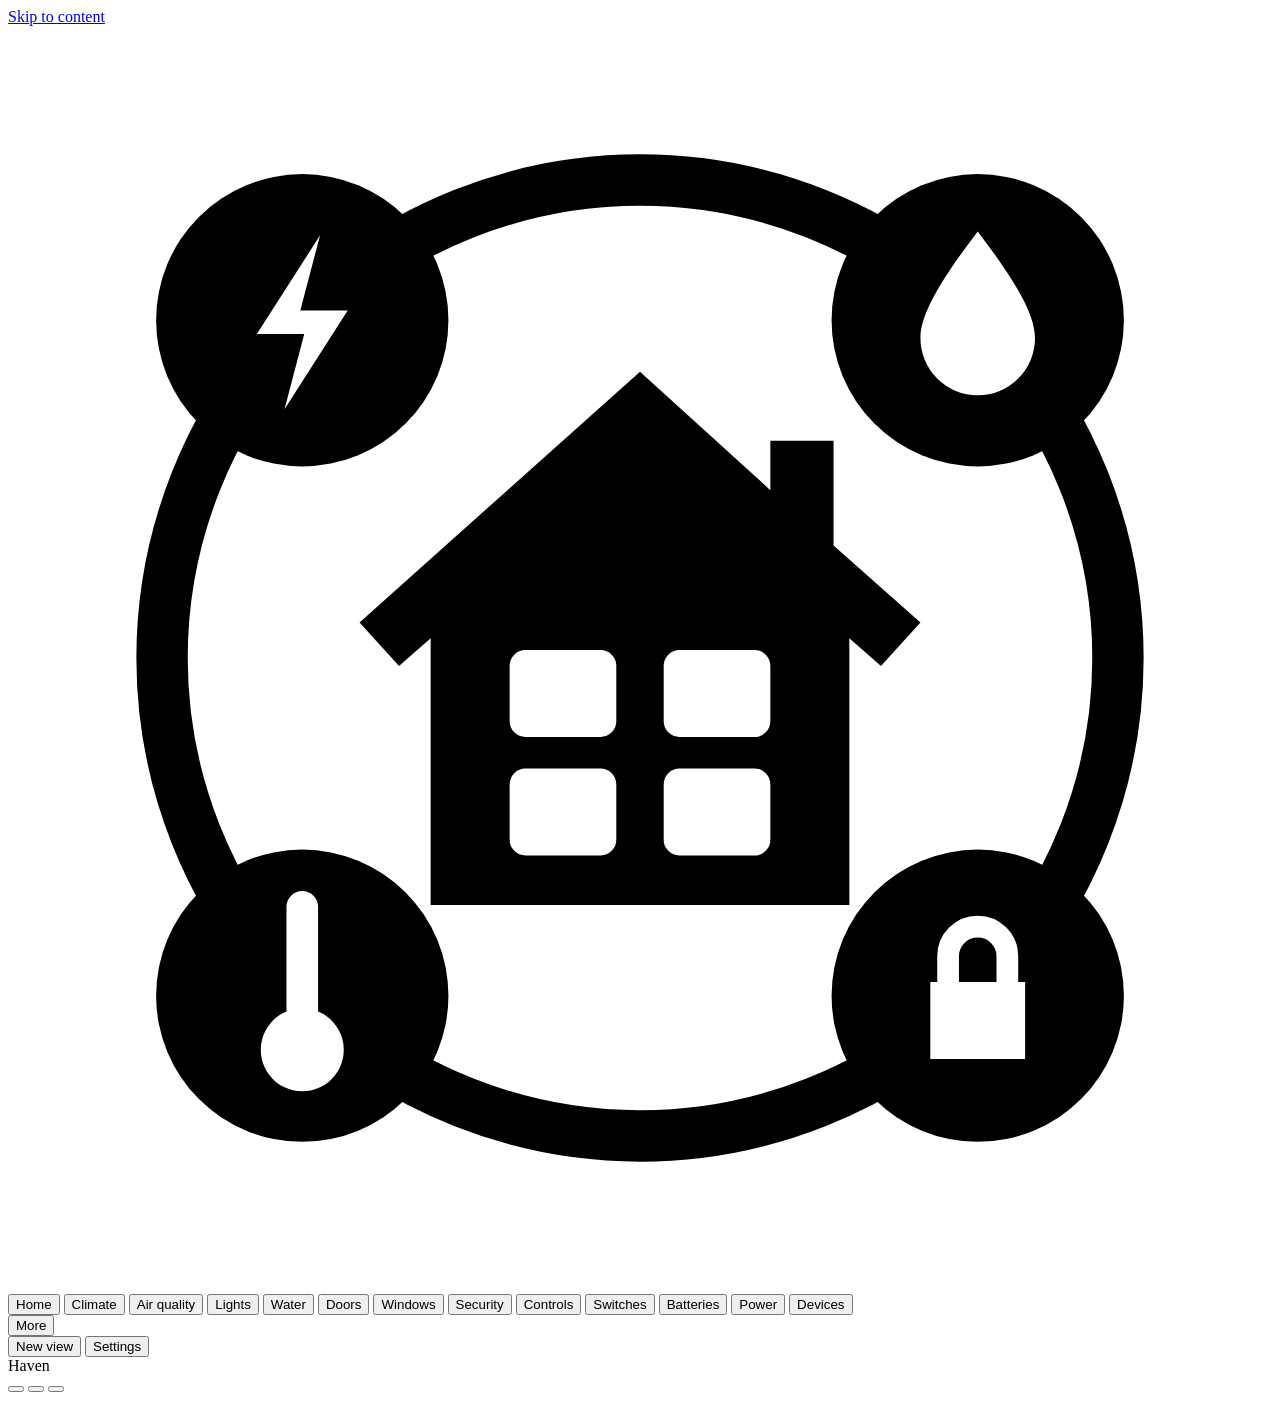
==== custom_components/haven/frontend/index.html @ 2da6085c "Haven 2026.11.17.10 Built from https://github.com/ryanbyte1701/haven/commit/ce5c0f74642683ef22f7e722" ====
<!doctype html>
<html lang="en" data-seed="ocean" data-mode="dark">
<head>
<meta charset="utf-8">
<meta name="viewport" content="width=device-width, initial-scale=1, viewport-fit=cover">
<meta name="theme-color" content="#111418">
<title>Haven</title>
<link rel="icon" href="/haven_static/favicon.svg?v=2026.11.17.10" type="image/svg+xml">
<link rel="apple-touch-icon" href="/haven_static/apple-touch-icon.png?v=2026.11.17.10">
<meta http-equiv="Content-Security-Policy" content="default-src 'self'; script-src 'self'; style-src 'self' 'unsafe-inline'; img-src 'self' data: blob:; connect-src 'self' ws: wss:; object-src 'none'; base-uri 'self'">
<script src="/haven_panel/hacs-shim.js?v=2026.11.17.10"></script>
<script src="/haven_static/theme-init.js?v=2026.11.17.10"></script>
<link rel="stylesheet" href="/haven_static/theme.css?v=2026.11.17.10">
<link rel="stylesheet" href="/haven_static/style.css?v=2026.11.17.10">
<link rel="stylesheet" href="/haven_static/automations.css?v=2026.11.17.10">
<link rel="stylesheet" href="/haven_static/accounts.css?v=2026.11.17.10">
<script src="/haven_static/icons.js?v=2026.11.17.10"></script>
<link rel="stylesheet" href="/haven_panel/hacs.css?v=2026.11.17.10">
</head>
<body>
<a class="skip-link" href="#rooms">Skip to content</a>
<nav class="rail" id="nav" aria-label="Main">
  <div class="rail-logo" title="Haven"><svg class="haven-logo" viewBox="0 0 64 64" aria-hidden="true" xmlns="http://www.w3.org/2000/svg"><circle cx="32" cy="32" r="24.2" fill="none" stroke="currentColor" stroke-width="2.6"/><path fill="currentColor" d="M32 17.5 17.8 30.2l2 2.2 1.6-1.4V44.5h21.2V31l1.6 1.4 2-2.2-4.4-3.9V21h-3.2v2.5z"/><g fill="var(--logo-bg,#fff)"><rect x="25.4" y="31.6" width="5.4" height="4.4" rx=".8"/><rect x="33.2" y="31.6" width="5.4" height="4.4" rx=".8"/><rect x="25.4" y="37.6" width="5.4" height="4.4" rx=".8"/><rect x="33.2" y="37.6" width="5.4" height="4.4" rx=".8"/></g><circle cx="14.9" cy="14.9" r="7.4" fill="currentColor"/><g fill="var(--logo-bg,#fff)"><path d="M15.8 10.6 12.6 15.6h2.4l-1 3.8 3.2-5h-2.4z"/></g><circle cx="49.1" cy="14.9" r="7.4" fill="currentColor"/><g fill="var(--logo-bg,#fff)"><path d="M49.1 10.4c-1.9 2.5-2.9 4.2-2.9 5.4a2.9 2.9 0 0 0 5.8 0c0-1.2-1-2.9-2.9-5.4z"/></g><circle cx="14.9" cy="49.1" r="7.4" fill="currentColor"/><g fill="var(--logo-bg,#fff)"><path d="M14.1 44.6a.8.8 0 0 1 1.6 0v5.3a2.1 2.1 0 1 1-1.6 0z"/></g><circle cx="49.1" cy="49.1" r="7.4" fill="currentColor"/><g fill="var(--logo-bg,#fff)"><path d="M46.7 48.4h4.8v3.9h-4.8z"/><path d="M47.6 48.4v-1.3a1.5 1.5 0 0 1 3 0v1.3" fill="none" stroke="var(--logo-bg,#fff)" stroke-width="1.1"/></g></svg></div>
  <div class="destinations">
    <button data-f="all" data-phone><span class="ind" data-icon="dashboard"></span><span class="lbl">Home</span></button>
    <button data-f="climate" data-phone><span class="ind" data-icon="thermostat"></span><span class="lbl">Climate</span></button>
    <button data-f="air"><span class="ind" data-icon="air"><b class="badge warn" id="badge-air"></b></span><span class="lbl">Air quality</span></button>
    <button data-f="lights" data-phone><span class="ind" data-icon="lightbulb"><b class="badge info" id="badge-lights"></b></span><span class="lbl">Lights</span></button>
    <button data-f="water"><span class="ind" data-icon="water_drop"></span><span class="lbl">Water</span></button>
    <button data-f="doors" data-phone><span class="ind" data-icon="sensor_door"><b class="badge warn" id="badge-doors"></b></span><span class="lbl">Doors</span></button>
    <button data-f="windows"><span class="ind" data-icon="window"></span><span class="lbl">Windows</span></button>
    <button data-f="security"><span class="ind" data-icon="shield_lock"></span><span class="lbl">Security</span></button>
    <button data-f="controls"><span class="ind" data-icon="tune"></span><span class="lbl">Controls</span></button>
    <button data-f="switches"><span class="ind" data-icon="toggle_on"></span><span class="lbl">Switches</span></button>
    <button data-f="appliances" hidden><span class="ind" data-icon="kitchen"></span><span class="lbl">Appliances</span></button>
    <button data-f="battery"><span class="ind" data-icon="battery_full"><b class="badge" id="badge-battery"></b></span><span class="lbl">Batteries</span></button>
    <button data-f="power"><span class="ind" data-icon="power"><b class="badge" id="badge-power"></b></span><span class="lbl">Power</span></button>
    <button data-f="devices"><span class="ind" data-icon="devices"></span><span class="lbl">Devices</span></button>
    <div id="custom-views" class="custom-views"></div>
    <button class="more-btn" data-open="more" aria-haspopup="dialog"><span class="ind" data-icon="more_horiz"><b class="badge" id="badge-more"></b></span><span class="lbl">More</span></button>
  </div>
  <button class="add-view" data-new-view title="Create a custom view"><span class="ind" data-icon="add"></span><span class="lbl">New view</span></button>
  <button class="rail-settings" data-f="settings" aria-label="Settings"><span class="ind" data-icon="settings"></span><span class="lbl">Settings</span></button>
</nav>

<div class="page">
  <header class="appbar">
    <div>
      <div class="greeting" id="greeting">Haven</div>
      <div class="subtitle" id="subtitle"></div>
    </div>
    <div class="actions">
      <span class="viewonly" id="viewonly" hidden><span data-icon="visibility"></span><span class="vo-long">Viewing only</span><button type="button" id="viewonly-signin">Sign in</button></span>
      <span class="live" id="conn" title="Live connection" role="status" aria-label="Connecting"></span>
      <button class="icon-btn" id="editview" aria-label="Edit this view" title="Edit this view" data-icon="tune" hidden></button>
      <div class="groupby" id="groupby" hidden><span class="gb-lbl" id="gb-lbl">Group by</span><div class="segmented" role="group" aria-labelledby="gb-lbl"></div></div>
      <button class="icon-btn" id="viewmode" aria-label="Switch to table view" title="Table view" data-icon="table_rows"></button>
      <button class="icon-btn" id="editmode" aria-label="Edit devices" title="Rename, move or hide devices" data-icon="edit"></button>
      <button class="icon-btn" id="account-btn" data-goto-setting="account" aria-label="Your account" title="Your account" data-icon="person"></button>
    </div>
  </header>

  <div class="pagesearch" id="pagesearch" hidden><label class="search"><span data-icon="search"></span><input type="search" id="pagesearch-input" placeholder="Search this page" autocomplete="off" aria-label="Search devices on this page"></label></div>
  <section class="summary" id="summary"></section>
  <section class="banners" id="alerts"></section>
  <main id="rooms" tabindex="-1"></main>
  <footer id="status" hidden></footer>
</div>

<div class="snackbar" id="snackbar" role="status" aria-live="polite"></div>

<dialog id="more" class="sheet" aria-label="More pages">
  <form method="dialog">
    <div class="handle"></div>
    <div class="sheet-items">
      <button value="air" data-f="air"><span data-icon="air"></span>Air quality</button>
      <button value="battery" data-f="battery"><span data-icon="battery_full"></span>Batteries</button>
      <button value="water" data-f="water"><span data-icon="water_drop"></span>Water</button>
      <button value="windows" data-f="windows"><span data-icon="window"></span>Windows</button>
      <button value="security" data-f="security"><span data-icon="shield_lock"></span>Security</button>
      <button value="controls" data-f="controls"><span data-icon="tune"></span>Controls</button>
      <button value="switches" data-f="switches"><span data-icon="toggle_on"></span>Switches</button>
      <button value="appliances" data-f="appliances" hidden><span data-icon="kitchen"></span>Appliances</button>
      <button value="power" data-f="power"><span data-icon="power"></span>Power</button>
      <button value="devices" data-f="devices"><span data-icon="devices"></span>Devices</button>
      <div id="more-views"></div>
      <button type="button" data-new-view><span data-icon="add"></span>New view</button>
      <button value="settings" data-f="settings"><span data-icon="settings"></span>Settings</button>
    </div>
  </form>
</dialog>

<dialog id="edit" class="m3-dialog" aria-labelledby="edit-title">
  <form method="dialog">
    <div class="dlg-icon" data-icon="edit"></div>
    <h2 id="edit-title">Edit device</h2>
    <label class="textfield"><input name="name" placeholder=" " required><span>Name</span></label>
    <label class="textfield"><input name="room" placeholder=" " list="roomlist"><span>Room</span></label>
    <datalist id="roomlist"></datalist>
    <label class="check"><input type="checkbox" name="pinned"><span>Pin to Favorites on Home</span></label>
    <label class="check"><input type="checkbox" name="hidden"><span>Hide from dashboard</span></label>
    <div class="dlg-actions"><button class="text-btn" value="cancel" formnovalidate>Cancel</button><button class="text-btn" value="save">Save</button></div>
  </form>
</dialog>

<dialog id="confirm" class="m3-dialog" aria-labelledby="confirm-title" aria-describedby="confirm-text">
  <form method="dialog">
    <div class="dlg-icon" id="confirm-icon"></div>
    <h2 id="confirm-title"></h2>
    <p id="confirm-text"></p>
    <div class="dlg-actions"><button class="text-btn" value="no">Cancel</button><button class="text-btn" value="yes" id="confirm-yes">Confirm</button></div>
  </form>
</dialog>

<dialog id="snapshot" class="m3-dialog wide" aria-labelledby="snap-title">
  <form method="dialog">
    <h2 id="snap-title">Snapshot</h2>
    <div class="snap-frame" id="snap-frame"></div>
    <div class="dlg-actions"><button type="button" class="text-btn" id="snap-refresh">Refresh</button><button class="text-btn" value="close">Close</button></div>
  </form>
</dialog>

<dialog id="devpanel" class="m3-dialog wide devpanel" aria-labelledby="devpanel-title">
  <form method="dialog">
    <div class="dlg-xbar"><button type="button" class="dlg-x" data-close-panel aria-label="Close" title="Close"><svg class="ic" viewBox="0 -960 960 960" aria-hidden="true"><path d="M480-438 270-228q-9 9-21 9t-21-9q-9-9-9-21t9-21l210-210-210-210q-9-9-9-21t9-21q9-9 21-9t21 9l210 210 210-210q9-9 21-9t21 9q9 9 9 21t-9 21L522-480l210 210q9 9 9 21t-9 21q-9 9-21 9t-21-9L480-438Z"/></svg></button></div>
    <div id="devpanel-body"></div>
  </form>
</dialog>


<dialog id="viewdlg" class="m3-dialog wide" aria-labelledby="view-title">
  <form method="dialog" id="view-form">
    <h2 id="view-title">New view</h2>
    <label class="textfield"><input name="name" placeholder=" " required maxlength="40" aria-describedby="view-name-err"><span>Name</span></label>
    <small class="field-err" id="view-name-err" role="alert" hidden>Give the view a name, for example “Bedtime”.</small>
    <div class="field-label">Icon</div><div class="icon-pick" id="icon-pick"></div>
    <p class="vhelp">Show devices that match <b>all</b> the filters you pick (leave a group empty to ignore it), plus any you pick by hand.</p>
    <div class="field-label">Rooms</div><div class="chipset" id="pick-rooms"></div>
    <div class="field-label">Types</div><div class="chipset" id="pick-types"></div>
    <div class="field-label">Brands</div><div class="chipset" id="pick-sources"></div>
    <div class="field-label">Name contains <small class="muted">any of these words, e.g. “bedroom, lamp” (devices added later match too)</small></div>
    <label class="textfield"><input id="view-keywords" placeholder=" " maxlength="200" autocomplete="off"><span>Keywords, separated by commas</span></label>
    <div class="field-label">Pick devices by hand</div>
    <div class="devpick-bar"><label class="textfield sm"><input id="view-devsearch" type="search" placeholder=" " autocomplete="off"><span>Find by name, room or brand</span></label>
      <button type="button" class="text-btn" id="view-pickall">Pick all shown</button></div>
    <div class="devpick" id="pick-devices"></div>
    <div class="vcount" id="view-count"></div>
    <div class="dlg-actions"><button type="button" class="text-btn danger" id="view-delete">Delete view</button><span style="flex:1"></span>
      <button class="text-btn" value="cancel" formnovalidate>Cancel</button><button class="text-btn" value="save">Save</button></div>
  </form>
</dialog>

<dialog id="login" class="m3-dialog" aria-labelledby="login-title">
  <form method="dialog" id="login-form">
    <div class="dlg-icon" data-icon="login"></div>
    <h2 id="login-title">Sign in</h2>
    <p id="login-help"></p>
    <div id="login-fields"></div>
    <div class="dlg-actions"><button class="text-btn" value="cancel" formnovalidate>Cancel</button><button class="text-btn" id="login-go" value="go">Continue</button></div>
  </form>
</dialog>
<script src="/haven_static/sortable.min.js?v=2026.11.17.10"></script>
<script src="/haven_static/accounts.js?v=2026.11.17.10"></script>
<!-- the dashboard: parts loaded in order, sharing one scope (app/static/js/01-core.js explains) -->
<script src="/haven_static/js/01-core.js?v=2026.11.17.10"></script>
<script src="/haven_static/js/02-devices.js?v=2026.11.17.10"></script>
<script src="/haven_static/js/03-live.js?v=2026.11.17.10"></script>
<script src="/haven_static/js/04-home.js?v=2026.11.17.10"></script>
<script src="/haven_static/js/05-pages.js?v=2026.11.17.10"></script>
<script src="/haven_static/js/06-settings.js?v=2026.11.17.10"></script>
<script src="/haven_static/js/07-render.js?v=2026.11.17.10"></script>
<script src="/haven_static/js/08-data.js?v=2026.11.17.10"></script>
<script src="/haven_static/js/09-history.js?v=2026.11.17.10"></script>
<script src="/haven_static/js/10-interactions.js?v=2026.11.17.10"></script>
<script src="/haven_static/js/11-boot.js?v=2026.11.17.10"></script>
<script src="/haven_static/automations.js?v=2026.11.17.10"></script>
</body>
</html>
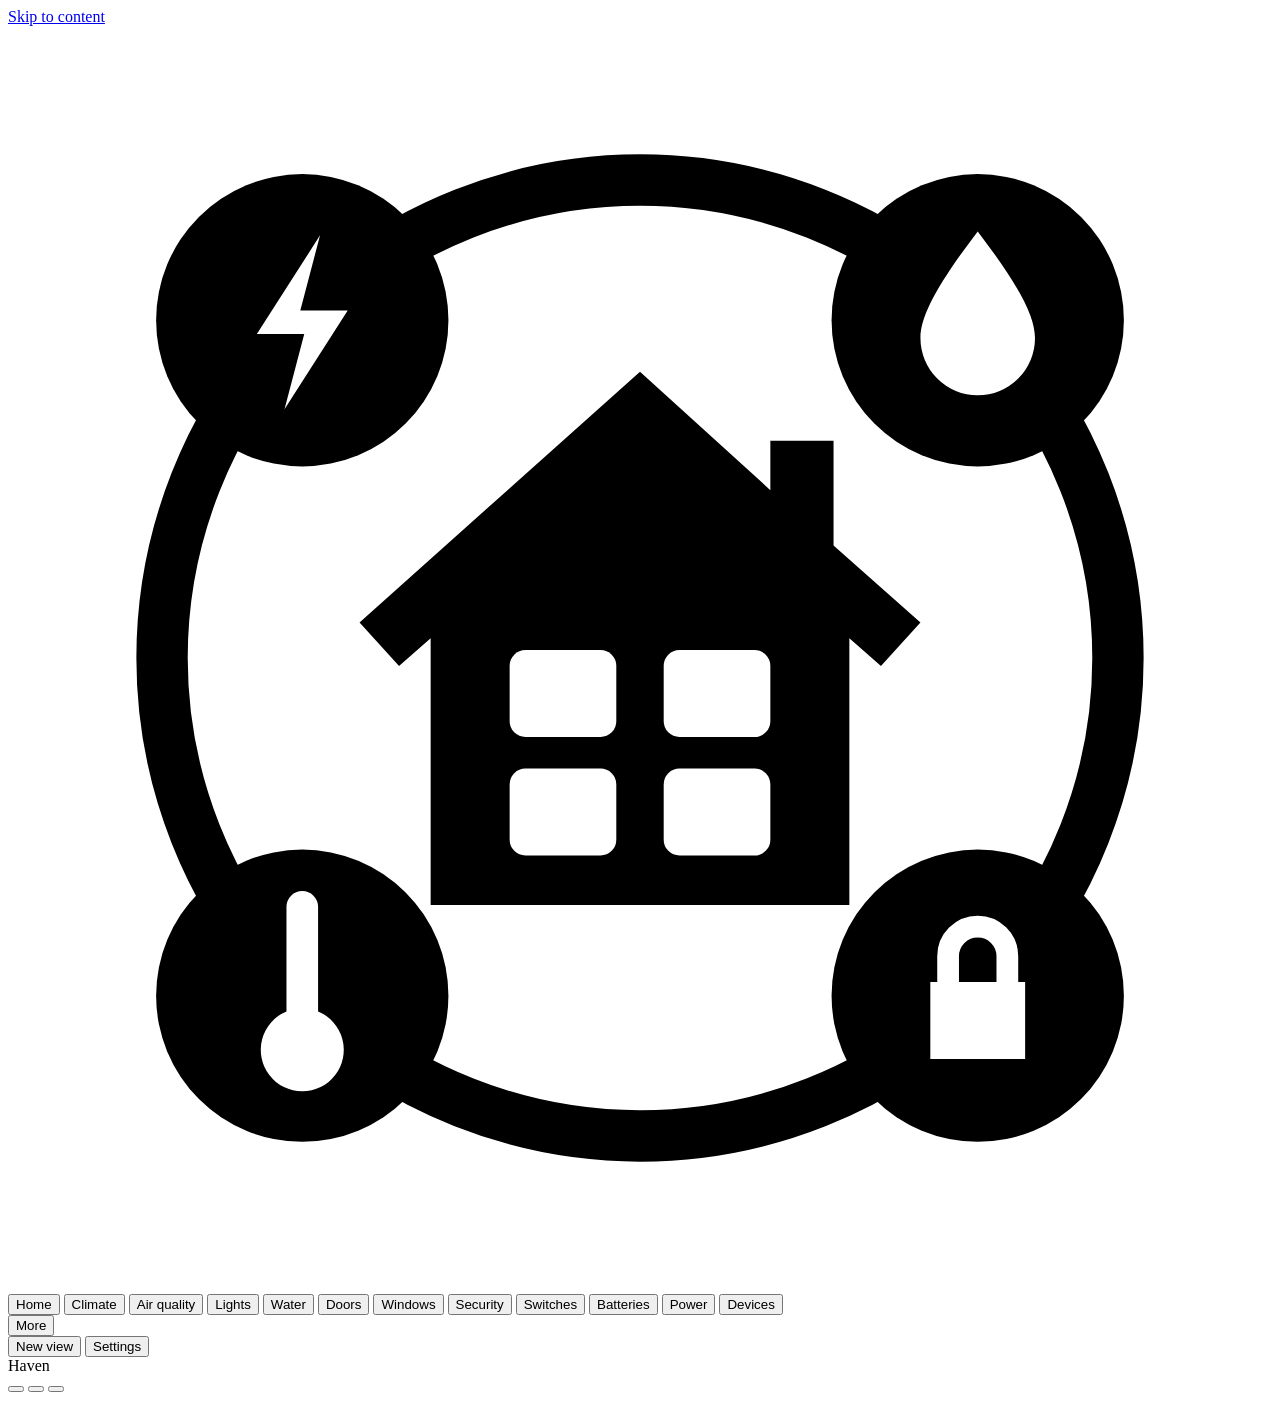
==== commit 3b8be773: "Haven 2026.11.20.1 Built from https://github.com/ryanbyte1701/haven/commit/29d0f4e5e366b5b4643d8505a" ====
--- a/custom_components/haven/frontend/index.html
+++ b/custom_components/haven/frontend/index.html
@@ -5,17 +5,17 @@
 <meta name="viewport" content="width=device-width, initial-scale=1, viewport-fit=cover">
 <meta name="theme-color" content="#111418">
 <title>Haven</title>
-<link rel="icon" href="/haven_static/favicon.svg?v=2026.11.17.10" type="image/svg+xml">
-<link rel="apple-touch-icon" href="/haven_static/apple-touch-icon.png?v=2026.11.17.10">
+<link rel="icon" href="/haven_static/favicon.svg?v=2026.11.20.1" type="image/svg+xml">
+<link rel="apple-touch-icon" href="/haven_static/apple-touch-icon.png?v=2026.11.20.1">
 <meta http-equiv="Content-Security-Policy" content="default-src 'self'; script-src 'self'; style-src 'self' 'unsafe-inline'; img-src 'self' data: blob:; connect-src 'self' ws: wss:; object-src 'none'; base-uri 'self'">
-<script src="/haven_panel/hacs-shim.js?v=2026.11.17.10"></script>
-<script src="/haven_static/theme-init.js?v=2026.11.17.10"></script>
-<link rel="stylesheet" href="/haven_static/theme.css?v=2026.11.17.10">
-<link rel="stylesheet" href="/haven_static/style.css?v=2026.11.17.10">
-<link rel="stylesheet" href="/haven_static/automations.css?v=2026.11.17.10">
-<link rel="stylesheet" href="/haven_static/accounts.css?v=2026.11.17.10">
-<script src="/haven_static/icons.js?v=2026.11.17.10"></script>
-<link rel="stylesheet" href="/haven_panel/hacs.css?v=2026.11.17.10">
+<script src="/haven_panel/hacs-shim.js?v=2026.11.20.1"></script>
+<script src="/haven_static/theme-init.js?v=2026.11.20.1"></script>
+<link rel="stylesheet" href="/haven_static/theme.css?v=2026.11.20.1">
+<link rel="stylesheet" href="/haven_static/style.css?v=2026.11.20.1">
+<link rel="stylesheet" href="/haven_static/automations.css?v=2026.11.20.1">
+<link rel="stylesheet" href="/haven_static/accounts.css?v=2026.11.20.1">
+<script src="/haven_static/icons.js?v=2026.11.20.1"></script>
+<link rel="stylesheet" href="/haven_panel/hacs.css?v=2026.11.20.1">
 </head>
 <body>
 <a class="skip-link" href="#rooms">Skip to content</a>
@@ -27,10 +27,10 @@
     <button data-f="air"><span class="ind" data-icon="air"><b class="badge warn" id="badge-air"></b></span><span class="lbl">Air quality</span></button>
     <button data-f="lights" data-phone><span class="ind" data-icon="lightbulb"><b class="badge info" id="badge-lights"></b></span><span class="lbl">Lights</span></button>
     <button data-f="water"><span class="ind" data-icon="water_drop"></span><span class="lbl">Water</span></button>
+    <button data-f="pool" hidden><span class="ind" data-icon="pool"></span><span class="lbl">Pool</span></button>
     <button data-f="doors" data-phone><span class="ind" data-icon="sensor_door"><b class="badge warn" id="badge-doors"></b></span><span class="lbl">Doors</span></button>
     <button data-f="windows"><span class="ind" data-icon="window"></span><span class="lbl">Windows</span></button>
     <button data-f="security"><span class="ind" data-icon="shield_lock"></span><span class="lbl">Security</span></button>
-    <button data-f="controls"><span class="ind" data-icon="tune"></span><span class="lbl">Controls</span></button>
     <button data-f="switches"><span class="ind" data-icon="toggle_on"></span><span class="lbl">Switches</span></button>
     <button data-f="appliances" hidden><span class="ind" data-icon="kitchen"></span><span class="lbl">Appliances</span></button>
     <button data-f="battery"><span class="ind" data-icon="battery_full"><b class="badge" id="badge-battery"></b></span><span class="lbl">Batteries</span></button>
@@ -76,9 +76,9 @@
       <button value="air" data-f="air"><span data-icon="air"></span>Air quality</button>
       <button value="battery" data-f="battery"><span data-icon="battery_full"></span>Batteries</button>
       <button value="water" data-f="water"><span data-icon="water_drop"></span>Water</button>
+      <button value="pool" data-f="pool" hidden><span data-icon="pool"></span>Pool</button>
       <button value="windows" data-f="windows"><span data-icon="window"></span>Windows</button>
       <button value="security" data-f="security"><span data-icon="shield_lock"></span>Security</button>
-      <button value="controls" data-f="controls"><span data-icon="tune"></span>Controls</button>
       <button value="switches" data-f="switches"><span data-icon="toggle_on"></span>Switches</button>
       <button value="appliances" data-f="appliances" hidden><span data-icon="kitchen"></span>Appliances</button>
       <button value="power" data-f="power"><span data-icon="power"></span>Power</button>
@@ -159,20 +159,20 @@
     <div class="dlg-actions"><button class="text-btn" value="cancel" formnovalidate>Cancel</button><button class="text-btn" id="login-go" value="go">Continue</button></div>
   </form>
 </dialog>
-<script src="/haven_static/sortable.min.js?v=2026.11.17.10"></script>
-<script src="/haven_static/accounts.js?v=2026.11.17.10"></script>
+<script src="/haven_static/sortable.min.js?v=2026.11.20.1"></script>
+<script src="/haven_static/accounts.js?v=2026.11.20.1"></script>
 <!-- the dashboard: parts loaded in order, sharing one scope (app/static/js/01-core.js explains) -->
-<script src="/haven_static/js/01-core.js?v=2026.11.17.10"></script>
-<script src="/haven_static/js/02-devices.js?v=2026.11.17.10"></script>
-<script src="/haven_static/js/03-live.js?v=2026.11.17.10"></script>
-<script src="/haven_static/js/04-home.js?v=2026.11.17.10"></script>
-<script src="/haven_static/js/05-pages.js?v=2026.11.17.10"></script>
-<script src="/haven_static/js/06-settings.js?v=2026.11.17.10"></script>
-<script src="/haven_static/js/07-render.js?v=2026.11.17.10"></script>
-<script src="/haven_static/js/08-data.js?v=2026.11.17.10"></script>
-<script src="/haven_static/js/09-history.js?v=2026.11.17.10"></script>
-<script src="/haven_static/js/10-interactions.js?v=2026.11.17.10"></script>
-<script src="/haven_static/js/11-boot.js?v=2026.11.17.10"></script>
-<script src="/haven_static/automations.js?v=2026.11.17.10"></script>
+<script src="/haven_static/js/01-core.js?v=2026.11.20.1"></script>
+<script src="/haven_static/js/02-devices.js?v=2026.11.20.1"></script>
+<script src="/haven_static/js/03-live.js?v=2026.11.20.1"></script>
+<script src="/haven_static/js/04-home.js?v=2026.11.20.1"></script>
+<script src="/haven_static/js/05-pages.js?v=2026.11.20.1"></script>
+<script src="/haven_static/js/06-settings.js?v=2026.11.20.1"></script>
+<script src="/haven_static/js/07-render.js?v=2026.11.20.1"></script>
+<script src="/haven_static/js/08-data.js?v=2026.11.20.1"></script>
+<script src="/haven_static/js/09-history.js?v=2026.11.20.1"></script>
+<script src="/haven_static/js/10-interactions.js?v=2026.11.20.1"></script>
+<script src="/haven_static/js/11-boot.js?v=2026.11.20.1"></script>
+<script src="/haven_static/automations.js?v=2026.11.20.1"></script>
 </body>
 </html>
